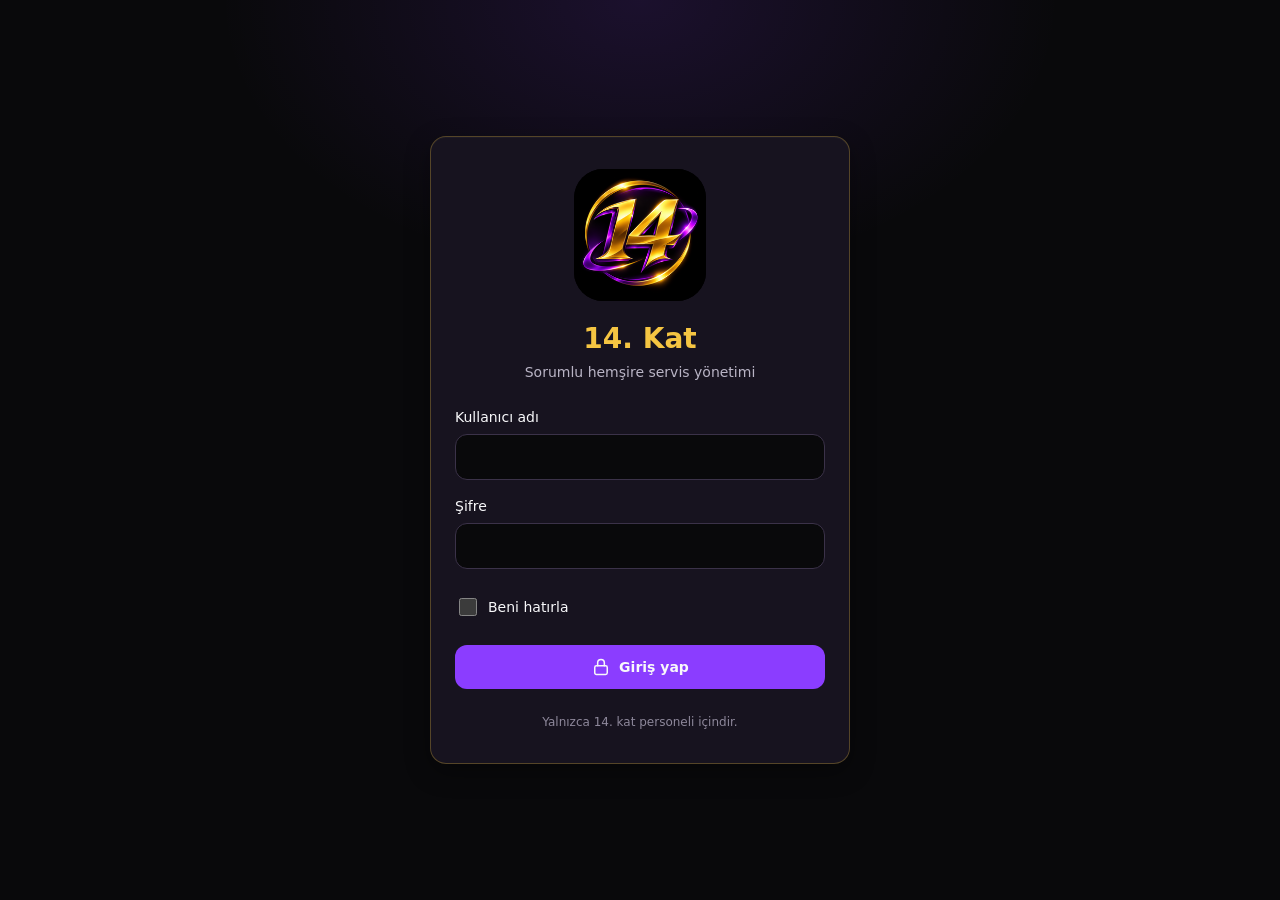
==== index.html @ e438f5d3 "14. Kat: sorumlu hemşire servis yönetimi (6 modül, PWA) Co-Authored-By: Claude Opus 5.5 <noreply@ant" ====
<!DOCTYPE html>
<html lang="tr">
<head>
  <meta charset="utf-8">
  <meta name="viewport" content="width=device-width, initial-scale=1, viewport-fit=cover">
  <title>Giriş · 14. Kat</title>
  <meta name="theme-color" content="#09090B">
  <link rel="icon" href="public/branding/favicon.ico" sizes="any">
  <link rel="icon" type="image/png" sizes="32x32" href="public/branding/logo-14kat-32.png">
  <link rel="apple-touch-icon" href="public/branding/apple-touch-icon.png">
  <link rel="manifest" href="manifest.webmanifest">
  <link rel="stylesheet" href="src/styles/tokens.css">
  <link rel="stylesheet" href="src/styles/base.css">
  <link rel="stylesheet" href="src/styles/components.css">
  <link rel="stylesheet" href="src/styles/layout.css">
</head>
<body>
  <main class="giris">
    <div class="kart kart-premium giris__kart">
      <img class="logo giris__logo" src="public/branding/logo-14kat-256.png" alt="14. Kat logosu" width="132" height="132">
      <h1 class="giris__baslik">14. Kat</h1>
      <p class="giris__alt">Sorumlu hemşire servis yönetimi</p>

      <!-- Kimlik doğrulama henüz bağlı değil: form yalnızca panele yönlendirir. -->
      <form class="giris__form" action="panel.html" method="get">
        <div class="alan">
          <label class="alan__etiket" for="kullanici">Kullanıcı adı</label>
          <input class="girdi" id="kullanici" name="kullanici" autocomplete="username" required>
        </div>
        <div class="alan">
          <label class="alan__etiket" for="sifre">Şifre</label>
          <input class="girdi" id="sifre" type="password" autocomplete="current-password" required>
        </div>
        <label class="onay"><input type="checkbox" name="hatirla"> Beni hatırla</label>
        <button class="btn btn-birincil btn-tam" type="submit"><svg class="ikon" aria-hidden="true"><use href="#i-kilit"/></svg>Giriş yap</button>
      </form>
      <p class="giris__dip">Yalnızca 14. kat personeli içindir.</p>
    </div>
  </main>
  <script src="src/js/ikonlar.js"></script>
  <script>
    if ('serviceWorker' in navigator && (location.protocol === 'https:' || location.hostname === 'localhost')) {
      try { navigator.serviceWorker.register('sw.js'); } catch (e) { /* önbellek olmadan devam */ }
    }
  </script>
</body>
</html>
---- src/styles/tokens.css ----
/* ==========================================================
   14. KAT — Tasarım belirteçleri (design tokens)
   Bütün renkler, boşluklar ve tipografi BURADAN yönetilir.
   Bileşenlerde doğrudan HEX yazılmaz; yalnızca bu değişkenler kullanılır.
   ========================================================== */

:root {
  /* --- Marka paleti (talimattaki değerler) --- */
  --renk-arka-plan:      #09090B; /* Ana arka plan */
  --renk-kart:           #17131F; /* Kart ve panel */
  --renk-mor:            #8B3DFF; /* Ana vurgu — zemin olarak kullan */
  --renk-mor-koyu:       #5B21B6; /* İkincil mor */
  --renk-altin:          #F5C542; /* Altın sarısı */
  --renk-altin-parlak:   #FFD966; /* Parlak altın */
  --renk-metin:          #F8F8FA; /* Ana metin */
  --renk-metin-ikincil:  #B9B4C5; /* İkincil metin */

  /* --- Erişilebilirlik için türetilmiş tonlar --- */
  /* #8B3DFF koyu zeminde metin olarak 3.66:1 kalır (AA için 4.5 gerekir).
     Mor YAZI, bağlantı ve ikonlarda bu açık ton kullanılır (7.04:1). */
  --renk-mor-metin:      #B28CFF;
  --renk-metin-soluk:    #8E889B; /* pasif / ipucu metni, 5.35:1 */

  /* Yüzey katmanları */
  --renk-yuzey-1:        #120F18; /* menü */
  --renk-yuzey-2:        var(--renk-kart);
  --renk-yuzey-3:        #211B2C; /* hover, tablo başlığı */
  --renk-kenar:          #2A2336;
  --renk-kenar-guclu:    #3B3249;
  --renk-mor-zemin:      rgba(139, 61, 255, 0.14);
  --renk-altin-zemin:    rgba(245, 197, 66, 0.12);

  /* --- Durum renkleri (her zaman ikon + metinle birlikte) --- */
  --renk-basari:         #4ADE80;
  --renk-basari-zemin:   rgba(74, 222, 128, 0.12);
  --renk-uyari:          #FB923C;
  --renk-uyari-zemin:    rgba(251, 146, 60, 0.12);
  --renk-kritik:         #F87171;
  --renk-kritik-zemin:   rgba(248, 113, 113, 0.12);
  --renk-bilgi:          var(--renk-mor-metin);
  --renk-bilgi-zemin:    var(--renk-mor-zemin);

  /* Odak halkası */
  --odak-halka: 0 0 0 2px var(--renk-arka-plan), 0 0 0 4px var(--renk-altin);

  /* --- Tipografi --- */
  --font-ana: "Inter", "Segoe UI", system-ui, -apple-system, Roboto, "Helvetica Neue", Arial, sans-serif;
  --font-rakam: "Inter", "Segoe UI", system-ui, sans-serif;
  --yazi-xs: 0.75rem;
  --yazi-sm: 0.875rem;
  --yazi-md: 1rem;
  --yazi-lg: 1.125rem;
  --yazi-xl: 1.375rem;
  --yazi-2xl: 1.75rem;
  --kalinlik-normal: 400;
  --kalinlik-orta: 500;
  --kalinlik-kalin: 600;
  --kalinlik-cok: 700;

  /* --- Boşluk ölçeği (4 px tabanlı) --- */
  --b-1: 4px;  --b-2: 8px;  --b-3: 12px; --b-4: 16px;
  --b-5: 20px; --b-6: 24px; --b-8: 32px; --b-10: 40px;

  /* --- Köşe ve gölge --- */
  --kose-sm: 8px;
  --kose-md: 12px;
  --kose-lg: 16px;
  --kose-tam: 999px;
  --golge-kart: 0 1px 0 rgba(255,255,255,0.03) inset, 0 8px 24px rgba(0,0,0,0.35);
  --golge-altin: 0 0 0 1px rgba(245,197,66,0.35); /* abartısız premium çizgi */

  /* --- Yerleşim --- */
  --menu-genislik: 264px;
  --ust-bar-yukseklik: 64px;
  --icerik-max: 1320px;
  --dokunma-min: 44px; /* mobil dokunma hedefi */

  /* Hareket — kısa ve sade */
  --gecis: 150ms ease;
}

@media (prefers-reduced-motion: reduce) {
  :root { --gecis: 0ms; }
}
---- src/styles/base.css ----
/* 14. KAT — Temel stiller */

*, *::before, *::after { box-sizing: border-box; }

html { -webkit-text-size-adjust: 100%; color-scheme: dark; }

body {
  margin: 0;
  min-height: 100vh;
  min-height: 100dvh;
  background: var(--renk-arka-plan);
  color: var(--renk-metin);
  font-family: var(--font-ana);
  font-size: var(--yazi-md);
  line-height: 1.5;
  -webkit-font-smoothing: antialiased;
}

h1, h2, h3, h4 { margin: 0; line-height: 1.25; font-weight: var(--kalinlik-kalin); }
h1 { font-size: var(--yazi-2xl); }
h2 { font-size: var(--yazi-xl); }
h3 { font-size: var(--yazi-lg); }
p  { margin: 0; }

a { color: var(--renk-mor-metin); text-decoration: underline; text-underline-offset: 2px; }
a:hover { color: var(--renk-altin-parlak); }

img, svg { display: block; max-width: 100%; }

button, input, select, textarea { font: inherit; color: inherit; }

:focus-visible { outline: none; box-shadow: var(--odak-halka); border-radius: var(--kose-sm); }

::selection { background: var(--renk-mor); color: var(--renk-metin); }

/* Ekran okuyucuya özel metin */
.sr-only {
  position: absolute !important; width: 1px; height: 1px; padding: 0; margin: -1px;
  overflow: hidden; clip: rect(0,0,0,0); white-space: nowrap; border: 0;
}

/* İçeriğe atla bağlantısı */
.atla {
  position: absolute; left: var(--b-4); top: -60px; z-index: 100;
  background: var(--renk-altin); color: var(--renk-arka-plan);
  padding: var(--b-2) var(--b-4); border-radius: var(--kose-sm);
  font-weight: var(--kalinlik-kalin); text-decoration: none;
}
.atla:focus { top: var(--b-4); }

/* Yardımcı sınıflar */
.metin-altin   { color: var(--renk-altin); }
.metin-mor     { color: var(--renk-mor-metin); }
.metin-ikincil { color: var(--renk-metin-ikincil); }
.metin-soluk   { color: var(--renk-metin-soluk); }
.metin-sm      { font-size: var(--yazi-sm); }
.metin-xs      { font-size: var(--yazi-xs); }
.rakam         { font-variant-numeric: tabular-nums; }

.ikon { width: 20px; height: 20px; flex-shrink: 0; stroke: currentColor; fill: none;
        stroke-width: 1.8; stroke-linecap: round; stroke-linejoin: round; }
.ikon-sm { width: 16px; height: 16px; }
.ikon-lg { width: 24px; height: 24px; }
---- src/styles/components.css ----
/* ==========================================================
   14. KAT — Ortak bileşenler
   Buton · Kart · İstatistik · Rozet · Uyarı · Tablo · Form · Logo · Yükleme
   ========================================================== */

/* ---------- Logo ---------- */
.logo {
  display: block; aspect-ratio: 1 / 1; object-fit: contain;
  border-radius: 22%; /* siyah karenin kenarını yumuşatır; logonun kendisi değişmez */
  background: #000;
}
.logo-blok { display: flex; align-items: center; gap: var(--b-3); text-decoration: none; color: inherit; }
.logo-blok .logo { width: 44px; height: 44px; }
.logo-blok__ad { font-size: var(--yazi-lg); font-weight: var(--kalinlik-cok); letter-spacing: 0.01em; color: var(--renk-altin); }
.logo-blok__alt { font-size: var(--yazi-xs); color: var(--renk-metin-soluk); }

/* ---------- Buton ---------- */
.btn {
  display: inline-flex; align-items: center; justify-content: center; gap: var(--b-2);
  min-height: var(--dokunma-min); padding: 0 var(--b-5);
  border: 1px solid transparent; border-radius: var(--kose-md);
  font-size: var(--yazi-sm); font-weight: var(--kalinlik-kalin); line-height: 1;
  text-decoration: none; cursor: pointer; white-space: nowrap;
  transition: background var(--gecis), border-color var(--gecis), color var(--gecis);
}
.btn:disabled, .btn[aria-disabled="true"] { opacity: 0.5; cursor: not-allowed; }

.btn-birincil { background: var(--renk-mor); color: var(--renk-metin); }
.btn-birincil:hover:not(:disabled) { background: #7A2EF0; }

.btn-altin { background: var(--renk-altin); color: var(--renk-arka-plan); }
.btn-altin:hover:not(:disabled) { background: var(--renk-altin-parlak); }

.btn-ikincil { background: transparent; color: var(--renk-metin); border-color: var(--renk-kenar-guclu); }
.btn-ikincil:hover:not(:disabled) { background: var(--renk-yuzey-3); border-color: var(--renk-mor-metin); }

.btn-hayalet { background: transparent; color: var(--renk-metin-ikincil); }
.btn-hayalet:hover:not(:disabled) { background: var(--renk-yuzey-3); color: var(--renk-metin); }

.btn-tehlike { background: transparent; color: var(--renk-kritik); border-color: rgba(248,113,113,0.4); }
.btn-tehlike:hover:not(:disabled) { background: var(--renk-kritik-zemin); }

.btn-sm { min-height: 36px; padding: 0 var(--b-3); font-size: var(--yazi-xs); }
.btn-tam { width: 100%; }
.btn-ikon { width: var(--dokunma-min); padding: 0; }

/* ---------- Kart ---------- */
.kart {
  background: var(--renk-kart);
  border: 1px solid var(--renk-kenar);
  border-radius: var(--kose-lg);
  box-shadow: var(--golge-kart);
}
.kart-premium { border-color: rgba(245,197,66,0.28); }
.kart__bas {
  display: flex; align-items: center; justify-content: space-between; gap: var(--b-3);
  padding: var(--b-4) var(--b-5); border-bottom: 1px solid var(--renk-kenar);
}
.kart__baslik { font-size: var(--yazi-md); font-weight: var(--kalinlik-kalin); display: flex; align-items: center; gap: var(--b-2); }
.kart__baslik .ikon { color: var(--renk-altin); }
.kart__govde { padding: var(--b-5); }
.kart__alt { padding: var(--b-3) var(--b-5); border-top: 1px solid var(--renk-kenar); }

/* ---------- İstatistik kutusu ---------- */
.istatistik { padding: var(--b-5); display: flex; flex-direction: column; gap: var(--b-2); }
.istatistik__etiket { display: flex; align-items: center; gap: var(--b-2); font-size: var(--yazi-sm); color: var(--renk-metin-ikincil); }
.istatistik__etiket .ikon { color: var(--renk-mor-metin); }
.istatistik__deger { font-size: 2rem; font-weight: var(--kalinlik-cok); font-variant-numeric: tabular-nums; line-height: 1.1; }
.istatistik__not { font-size: var(--yazi-xs); color: var(--renk-metin-soluk); }

/* ---------- Rozet (durum etiketi) ---------- */
.rozet {
  display: inline-flex; align-items: center; gap: 6px;
  padding: 3px 10px; border-radius: var(--kose-tam);
  font-size: var(--yazi-xs); font-weight: var(--kalinlik-kalin); white-space: nowrap;
  border: 1px solid transparent;
}
.rozet .ikon { width: 14px; height: 14px; }
.rozet-basari { color: var(--renk-basari); background: var(--renk-basari-zemin); border-color: rgba(74,222,128,0.3); }
.rozet-uyari  { color: var(--renk-uyari);  background: var(--renk-uyari-zemin);  border-color: rgba(251,146,60,0.3); }
.rozet-kritik { color: var(--renk-kritik); background: var(--renk-kritik-zemin); border-color: rgba(248,113,113,0.3); }
.rozet-bilgi  { color: var(--renk-mor-metin); background: var(--renk-mor-zemin); border-color: rgba(178,140,255,0.3); }
.rozet-altin  { color: var(--renk-altin); background: var(--renk-altin-zemin); border-color: rgba(245,197,66,0.3); }
.rozet-notr   { color: var(--renk-metin-ikincil); background: var(--renk-yuzey-3); border-color: var(--renk-kenar); }

/* ---------- Uyarı kutusu (ikon + başlık + açıklama zorunlu) ---------- */
.uyari {
  display: grid; grid-template-columns: auto 1fr; gap: var(--b-3);
  padding: var(--b-4); border-radius: var(--kose-md);
  border: 1px solid; border-left-width: 4px;
}
.uyari .ikon { margin-top: 2px; }
.uyari__baslik { font-weight: var(--kalinlik-kalin); font-size: var(--yazi-sm); }
.uyari__metin  { font-size: var(--yazi-sm); color: var(--renk-metin-ikincil); margin-top: 2px; }
.uyari-kritik { background: var(--renk-kritik-zemin); border-color: rgba(248,113,113,0.45); }
.uyari-kritik .ikon, .uyari-kritik .uyari__baslik { color: var(--renk-kritik); }
.uyari-uyari  { background: var(--renk-uyari-zemin); border-color: rgba(251,146,60,0.45); }
.uyari-uyari .ikon, .uyari-uyari .uyari__baslik { color: var(--renk-uyari); }
.uyari-basari { background: var(--renk-basari-zemin); border-color: rgba(74,222,128,0.45); }
.uyari-basari .ikon, .uyari-basari .uyari__baslik { color: var(--renk-basari); }
.uyari-bilgi  { background: var(--renk-mor-zemin); border-color: rgba(178,140,255,0.45); }
.uyari-bilgi .ikon, .uyari-bilgi .uyari__baslik { color: var(--renk-mor-metin); }

/* ---------- Tablo ---------- */
.tablo-sarici { position: relative; overflow-x: auto; -webkit-overflow-scrolling: touch; }
.tablo { width: 100%; border-collapse: collapse; font-size: var(--yazi-sm); }
.tablo th {
  text-align: left; font-weight: var(--kalinlik-kalin); font-size: var(--yazi-xs);
  text-transform: uppercase; letter-spacing: 0.06em; color: var(--renk-metin-soluk);
  background: var(--renk-yuzey-3); padding: var(--b-3) var(--b-4); white-space: nowrap;
}
.tablo td { padding: var(--b-3) var(--b-4); border-top: 1px solid var(--renk-kenar); vertical-align: middle; }
.tablo tbody tr:hover td { background: rgba(255,255,255,0.02); }
.tablo .sayi { text-align: right; font-variant-numeric: tabular-nums; }

/* Mobilde tablo → kart listesi */
@media (max-width: 640px) {
  .tablo-mobil thead { display: none; }
  .tablo-mobil, .tablo-mobil tbody, .tablo-mobil tr, .tablo-mobil td { display: block; width: 100%; }
  .tablo-mobil tr { border-top: 1px solid var(--renk-kenar); padding: var(--b-3) var(--b-4); }
  .tablo-mobil td { border: 0; padding: 4px 0; display: flex; justify-content: space-between; gap: var(--b-3); text-align: right; }
  .tablo-mobil td::before { content: attr(data-etiket); color: var(--renk-metin-soluk); font-size: var(--yazi-xs); text-align: left; }
  .tablo-mobil .sayi { text-align: right; }
}

/* ---------- Form ---------- */
.alan { display: flex; flex-direction: column; gap: 6px; }
.alan__etiket { font-size: var(--yazi-sm); font-weight: var(--kalinlik-orta); }
.alan__ipucu  { font-size: var(--yazi-xs); color: var(--renk-metin-soluk); }
.alan__hata   { font-size: var(--yazi-xs); color: var(--renk-kritik); display: flex; align-items: center; gap: 6px; }

.girdi, .secim, .metin-alani {
  width: 100%; min-height: var(--dokunma-min);
  padding: 10px var(--b-3);
  background: var(--renk-arka-plan); color: var(--renk-metin);
  border: 1px solid var(--renk-kenar-guclu); border-radius: var(--kose-md);
  transition: border-color var(--gecis);
}
.girdi::placeholder, .metin-alani::placeholder { color: var(--renk-metin-soluk); }
.girdi:hover, .secim:hover, .metin-alani:hover { border-color: #4A3F5C; }
.girdi:focus-visible, .secim:focus-visible, .metin-alani:focus-visible {
  border-color: var(--renk-mor); box-shadow: 0 0 0 3px rgba(139,61,255,0.35); border-radius: var(--kose-md);
}
.girdi[aria-invalid="true"] { border-color: var(--renk-kritik); }
.metin-alani { min-height: 96px; resize: vertical; }
.secim { appearance: none; padding-right: 40px;
  background-image: url("data:image/svg+xml,%3Csvg xmlns='http://www.w3.org/2000/svg' width='16' height='16' viewBox='0 0 24 24' fill='none' stroke='%23B9B4C5' stroke-width='2'%3E%3Cpath d='m6 9 6 6 6-6'/%3E%3C/svg%3E");
  background-repeat: no-repeat; background-position: right 12px center; }

.onay { display: inline-flex; align-items: center; gap: var(--b-2); font-size: var(--yazi-sm); cursor: pointer; min-height: var(--dokunma-min); }
.onay input { width: 18px; height: 18px; accent-color: var(--renk-mor); }

.form-izgara { display: grid; gap: var(--b-4); grid-template-columns: repeat(auto-fit, minmax(220px, 1fr)); }

/* ---------- Sekmeler ---------- */
.sekmeler { display: flex; gap: var(--b-1); padding: var(--b-1); background: var(--renk-arka-plan);
  border: 1px solid var(--renk-kenar); border-radius: var(--kose-md); overflow-x: auto; }
.sekme { min-height: 36px; padding: 0 var(--b-4); border: 0; border-radius: var(--kose-sm);
  background: transparent; color: var(--renk-metin-ikincil); font-size: var(--yazi-sm); font-weight: var(--kalinlik-orta); cursor: pointer; white-space: nowrap; }
.sekme[aria-selected="true"] { background: var(--renk-mor); color: var(--renk-metin); }

/* ---------- İlerleme çubuğu ---------- */
.ilerleme { height: 8px; border-radius: var(--kose-tam); background: var(--renk-yuzey-3); overflow: hidden; }
.ilerleme__dolu { height: 100%; border-radius: inherit; background: var(--renk-mor); }
.ilerleme__dolu.altin { background: var(--renk-altin); }
.ilerleme__dolu.kritik { background: var(--renk-kritik); }
.ilerleme__dolu.uyari { background: var(--renk-uyari); }

/* ---------- Boş durum ---------- */
.bos-durum { text-align: center; padding: var(--b-10) var(--b-5); color: var(--renk-metin-ikincil); }
.bos-durum .ikon { width: 40px; height: 40px; margin: 0 auto var(--b-3); color: var(--renk-mor-metin); }

/* ---------- Yükleme / açılış ekranı ---------- */
.yukleme {
  position: fixed; inset: 0; z-index: 200;
  display: flex; flex-direction: column; align-items: center; justify-content: center; gap: var(--b-5);
  background: var(--renk-arka-plan);
  transition: opacity 250ms ease, visibility 250ms ease;
}
.yukleme.gizli { opacity: 0; visibility: hidden; }
.yukleme .logo { width: 120px; height: 120px; }
.yukleme__cubuk { width: 140px; height: 3px; border-radius: 3px; background: var(--renk-yuzey-3); overflow: hidden; }
.yukleme__cubuk::after { content: ""; display: block; width: 40%; height: 100%; background: var(--renk-altin);
  animation: yukle 1.1s ease-in-out infinite; }
@keyframes yukle { from { transform: translateX(-100%); } to { transform: translateX(250%); } }
@media (prefers-reduced-motion: reduce) { .yukleme__cubuk::after { animation: none; width: 100%; } }

/* ---------- Ayırıcı ---------- */
.ayirici { height: 1px; background: var(--renk-kenar); border: 0; margin: var(--b-4) 0; }

@media (max-width: 640px) {
  .tablo-mobil td .ilerleme { width: 50%; flex-shrink: 0; align-self: center; }
}
---- src/styles/layout.css ----
/* 14. KAT — Uygulama yerleşimi (sol menü + üst bar + içerik) */

.uygulama { display: grid; grid-template-columns: var(--menu-genislik) 1fr; min-height: 100dvh; }

/* ---------- Sol navigasyon ---------- */
.menu {
  position: sticky; top: 0; height: 100dvh;
  display: flex; flex-direction: column;
  background: var(--renk-yuzey-1);
  border-right: 1px solid var(--renk-kenar);
  padding: var(--b-5) var(--b-3);
  overflow-y: auto;
}
.menu__logo { padding: 0 var(--b-2) var(--b-5); border-bottom: 1px solid var(--renk-kenar); margin-bottom: var(--b-4); }
.menu__grup-baslik { font-size: var(--yazi-xs); text-transform: uppercase; letter-spacing: 0.08em;
  color: var(--renk-metin-soluk); padding: var(--b-3) var(--b-3) var(--b-2); }
.menu__liste { list-style: none; margin: 0; padding: 0; display: flex; flex-direction: column; gap: 2px; }
.menu__link {
  display: flex; align-items: center; gap: var(--b-3);
  min-height: var(--dokunma-min); padding: 0 var(--b-3);
  border-radius: var(--kose-md);
  color: var(--renk-metin-ikincil); text-decoration: none;
  font-size: var(--yazi-sm); font-weight: var(--kalinlik-orta);
  transition: background var(--gecis), color var(--gecis);
  position: relative;
}
.menu__link:hover { background: var(--renk-yuzey-3); color: var(--renk-metin); }
.menu__link[aria-current="page"] { background: var(--renk-mor); color: var(--renk-metin); }
.menu__link[aria-current="page"]::before { /* aktif öğe: renk + kenar çizgisi */
  content: ""; position: absolute; left: -12px; top: 10px; bottom: 10px; width: 3px;
  border-radius: 0 3px 3px 0; background: var(--renk-altin);
}
.menu__sayac { margin-left: auto; font-size: var(--yazi-xs); font-weight: var(--kalinlik-kalin);
  min-width: 22px; height: 22px; padding: 0 6px; border-radius: var(--kose-tam);
  display: inline-flex; align-items: center; justify-content: center;
  background: var(--renk-kritik-zemin); color: var(--renk-kritik); }
.menu__link[aria-current="page"] .menu__sayac { background: rgba(255,255,255,0.18); color: var(--renk-metin); }
.menu__alt { margin-top: auto; padding-top: var(--b-4); border-top: 1px solid var(--renk-kenar); }

.kullanici { display: flex; align-items: center; gap: var(--b-3); padding: var(--b-2); }
.kullanici__avatar { width: 36px; height: 36px; border-radius: 50%; display: grid; place-items: center;
  background: var(--renk-altin-zemin); color: var(--renk-altin); font-weight: var(--kalinlik-kalin); font-size: var(--yazi-sm);
  border: 1px solid rgba(245,197,66,0.35); }
.kullanici__ad { font-size: var(--yazi-sm); font-weight: var(--kalinlik-kalin); }
.kullanici__rol { font-size: var(--yazi-xs); color: var(--renk-metin-soluk); }

/* ---------- Ana alan ---------- */
.ana { min-width: 0; display: flex; flex-direction: column; }
.ust-bar {
  position: sticky; top: 0; z-index: 20;
  height: var(--ust-bar-yukseklik);
  display: flex; align-items: center; gap: var(--b-3);
  padding: 0 var(--b-6);
  background: rgba(9,9,11,0.88); backdrop-filter: blur(10px);
  border-bottom: 1px solid var(--renk-kenar);
}
.ust-bar__baslik { font-size: var(--yazi-lg); font-weight: var(--kalinlik-kalin); }
.ust-bar__sag { margin-left: auto; display: flex; align-items: center; gap: var(--b-2); }
.menu-ac { display: none; }

.icerik { width: 100%; max-width: var(--icerik-max); margin: 0 auto; padding: var(--b-6); display: flex; flex-direction: column; gap: var(--b-6); }

.sayfa-bas { display: flex; flex-wrap: wrap; align-items: flex-end; justify-content: space-between; gap: var(--b-4); }
.sayfa-bas__ust { font-size: var(--yazi-xs); text-transform: uppercase; letter-spacing: 0.1em; color: var(--renk-altin); font-weight: var(--kalinlik-kalin); margin-bottom: 4px; }
.sayfa-bas__aciklama { color: var(--renk-metin-ikincil); font-size: var(--yazi-sm); margin-top: 4px; }

.izgara { display: grid; gap: var(--b-4); }
.izgara-4 { grid-template-columns: repeat(4, minmax(0, 1fr)); }
.izgara-3 { grid-template-columns: repeat(3, minmax(0, 1fr)); }
.izgara-2 { grid-template-columns: repeat(2, minmax(0, 1fr)); }
.izgara-2-1 { grid-template-columns: 2fr 1fr; }

.liste { list-style: none; margin: 0; padding: 0; }
.liste > li { display: flex; align-items: center; gap: var(--b-3); padding: var(--b-3) 0; border-top: 1px solid var(--renk-kenar); }
.liste > li:first-child { border-top: 0; padding-top: 0; }

/* ---------- Mobil alt navigasyon ---------- */
.alt-nav { display: none; }

/* ---------- Kırılımlar ---------- */
@media (max-width: 1100px) {
  .izgara-4 { grid-template-columns: repeat(2, minmax(0, 1fr)); }
  .izgara-3, .izgara-2-1 { grid-template-columns: minmax(0, 1fr); }
}
@media (max-width: 900px) {
  .izgara-2 { grid-template-columns: minmax(0, 1fr); }
}

@media (max-width: 900px) {
  .uygulama { grid-template-columns: 1fr; }
  .menu {
    position: fixed; inset: 0 auto 0 0; z-index: 60; width: min(300px, 86vw);
    transform: translateX(-100%); transition: transform 200ms ease;
  }
  .menu.acik { transform: translateX(0); box-shadow: 24px 0 48px rgba(0,0,0,0.5); }
  .perde { position: fixed; inset: 0; z-index: 50; background: rgba(0,0,0,0.6); }
  .perde[hidden] { display: none; }
  .menu-ac { display: inline-flex; }
  .ust-bar { padding: 0 var(--b-4); }
  .icerik { padding: var(--b-4); padding-bottom: calc(var(--b-4) + 72px + env(safe-area-inset-bottom)); gap: var(--b-5); }

  .alt-nav {
    display: grid; grid-template-columns: repeat(5, 1fr);
    position: fixed; left: 0; right: 0; bottom: 0; z-index: 40;
    padding: 6px 4px calc(6px + env(safe-area-inset-bottom));
    background: rgba(18,15,24,0.96); backdrop-filter: blur(10px);
    border-top: 1px solid var(--renk-kenar);
  }
  .alt-nav a { display: flex; flex-direction: column; align-items: center; gap: 3px; min-height: 52px; justify-content: center;
    color: var(--renk-metin-soluk); text-decoration: none; font-size: 11px; font-weight: var(--kalinlik-orta); border-radius: var(--kose-sm); }
  .alt-nav a[aria-current="page"] { color: var(--renk-mor-metin); }
  .alt-nav a[aria-current="page"] .ikon { color: var(--renk-altin); }
}

@media (max-width: 520px) {
  .izgara-4 { grid-template-columns: 1fr 1fr; }
  .istatistik { padding: var(--b-4); }
  .istatistik__deger { font-size: 1.6rem; }
  .ust-bar__gizle-mobil { display: none; }
  h1 { font-size: var(--yazi-xl); }
}

/* ---------- Giriş ekranı ---------- */
.giris {
  min-height: 100dvh; display: grid; place-items: center; padding: var(--b-5);
  background:
    radial-gradient(600px 400px at 50% 0%, rgba(139,61,255,0.14), transparent 70%),
    var(--renk-arka-plan);
}
.giris__kart { width: 100%; max-width: 420px; padding: var(--b-8) var(--b-6); }
.giris__logo { width: 132px; height: 132px; margin: 0 auto var(--b-5); }
.giris__baslik { text-align: center; font-size: var(--yazi-2xl); color: var(--renk-altin); font-weight: var(--kalinlik-cok); }
.giris__alt { text-align: center; color: var(--renk-metin-ikincil); font-size: var(--yazi-sm); margin: 6px 0 var(--b-6); }
.giris__form { display: flex; flex-direction: column; gap: var(--b-4); }
.giris__dip { text-align: center; color: var(--renk-metin-soluk); font-size: var(--yazi-xs); margin-top: var(--b-6); }
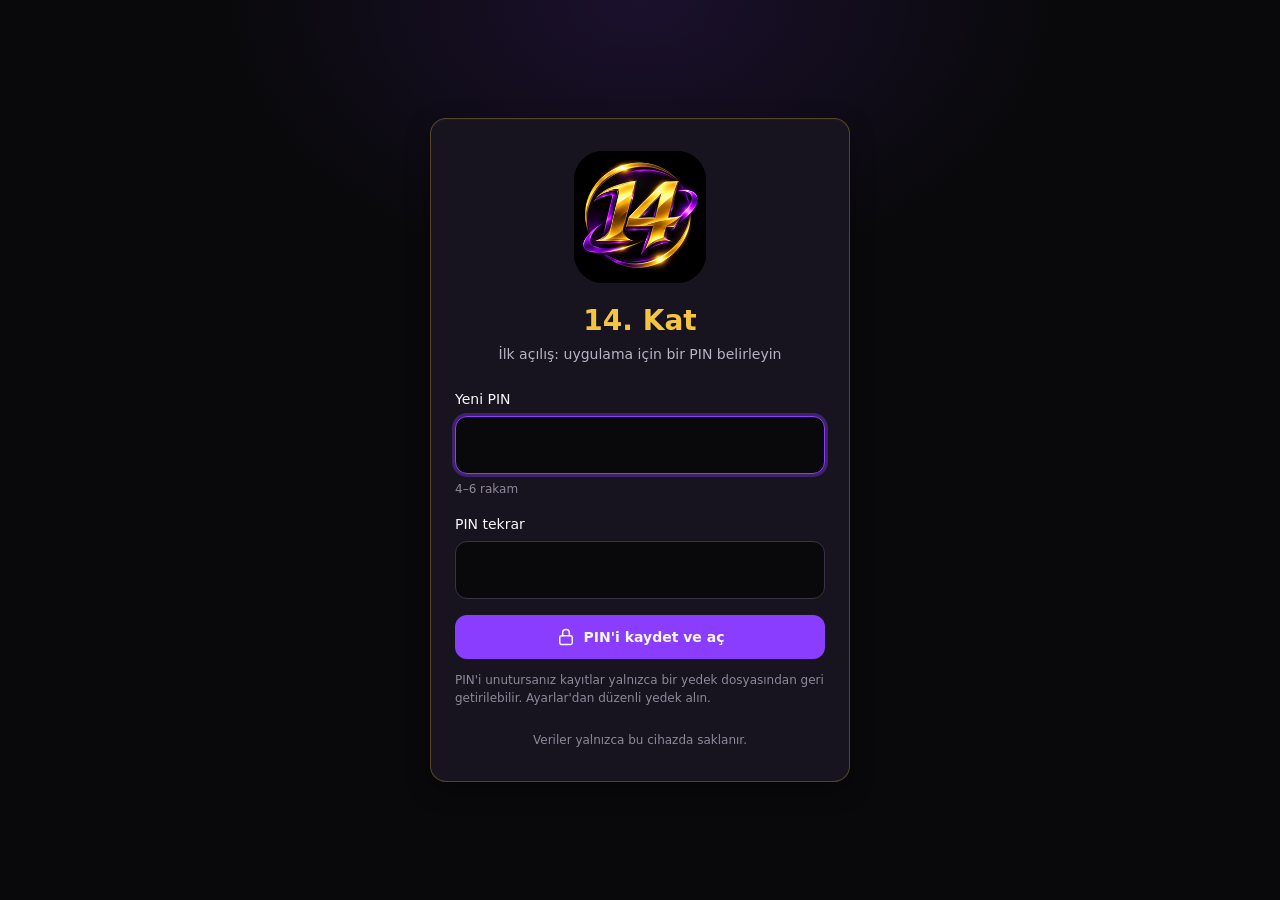
==== commit 55d23de0: "PIN kilidi, personel ekranı ve yedekleme - Giriş ekranı 4-6 haneli PIN ile (PBKDF2 özeti, cihazda); " ====
--- a/index.html
+++ b/index.html
@@ -16,28 +16,17 @@
 </head>
 <body>
   <main class="giris">
-    <div class="kart kart-premium giris__kart">
+    <div class="kart kart-premium giris__kart" id="giris-kart">
       <img class="logo giris__logo" src="public/branding/logo-14kat-256.png" alt="14. Kat logosu" width="132" height="132">
       <h1 class="giris__baslik">14. Kat</h1>
-      <p class="giris__alt">Sorumlu hemşire servis yönetimi</p>
-
-      <!-- Kimlik doğrulama henüz bağlı değil: form yalnızca panele yönlendirir. -->
-      <form class="giris__form" action="panel.html" method="get">
-        <div class="alan">
-          <label class="alan__etiket" for="kullanici">Kullanıcı adı</label>
-          <input class="girdi" id="kullanici" name="kullanici" autocomplete="username" required>
-        </div>
-        <div class="alan">
-          <label class="alan__etiket" for="sifre">Şifre</label>
-          <input class="girdi" id="sifre" type="password" autocomplete="current-password" required>
-        </div>
-        <label class="onay"><input type="checkbox" name="hatirla"> Beni hatırla</label>
-        <button class="btn btn-birincil btn-tam" type="submit"><svg class="ikon" aria-hidden="true"><use href="#i-kilit"/></svg>Giriş yap</button>
-      </form>
-      <p class="giris__dip">Yalnızca 14. kat personeli içindir.</p>
+      <p class="giris__alt" id="giris-alt">Sorumlu hemşire servis yönetimi</p>
+      <div id="giris-icerik" aria-live="polite"></div>
+      <p class="giris__dip">Veriler yalnızca bu cihazda saklanır.</p>
     </div>
   </main>
   <script src="src/js/ikonlar.js"></script>
+  <script src="src/js/kilit.js"></script>
+  <script src="src/js/giris.js"></script>
   <script>
     if ('serviceWorker' in navigator && (location.protocol === 'https:' || location.hostname === 'localhost')) {
       try { navigator.serviceWorker.register('sw.js'); } catch (e) { /* önbellek olmadan devam */ }
--- a/src/styles/layout.css
+++ b/src/styles/layout.css
@@ -133,3 +133,5 @@
 .giris__alt { text-align: center; color: var(--renk-metin-ikincil); font-size: var(--yazi-sm); margin: 6px 0 var(--b-6); }
 .giris__form { display: flex; flex-direction: column; gap: var(--b-4); }
 .giris__dip { text-align: center; color: var(--renk-metin-soluk); font-size: var(--yazi-xs); margin-top: var(--b-6); }
+
+.pin-girdi { font-size: 1.5rem; letter-spacing: 0.5em; text-align: center; font-variant-numeric: tabular-nums; }
